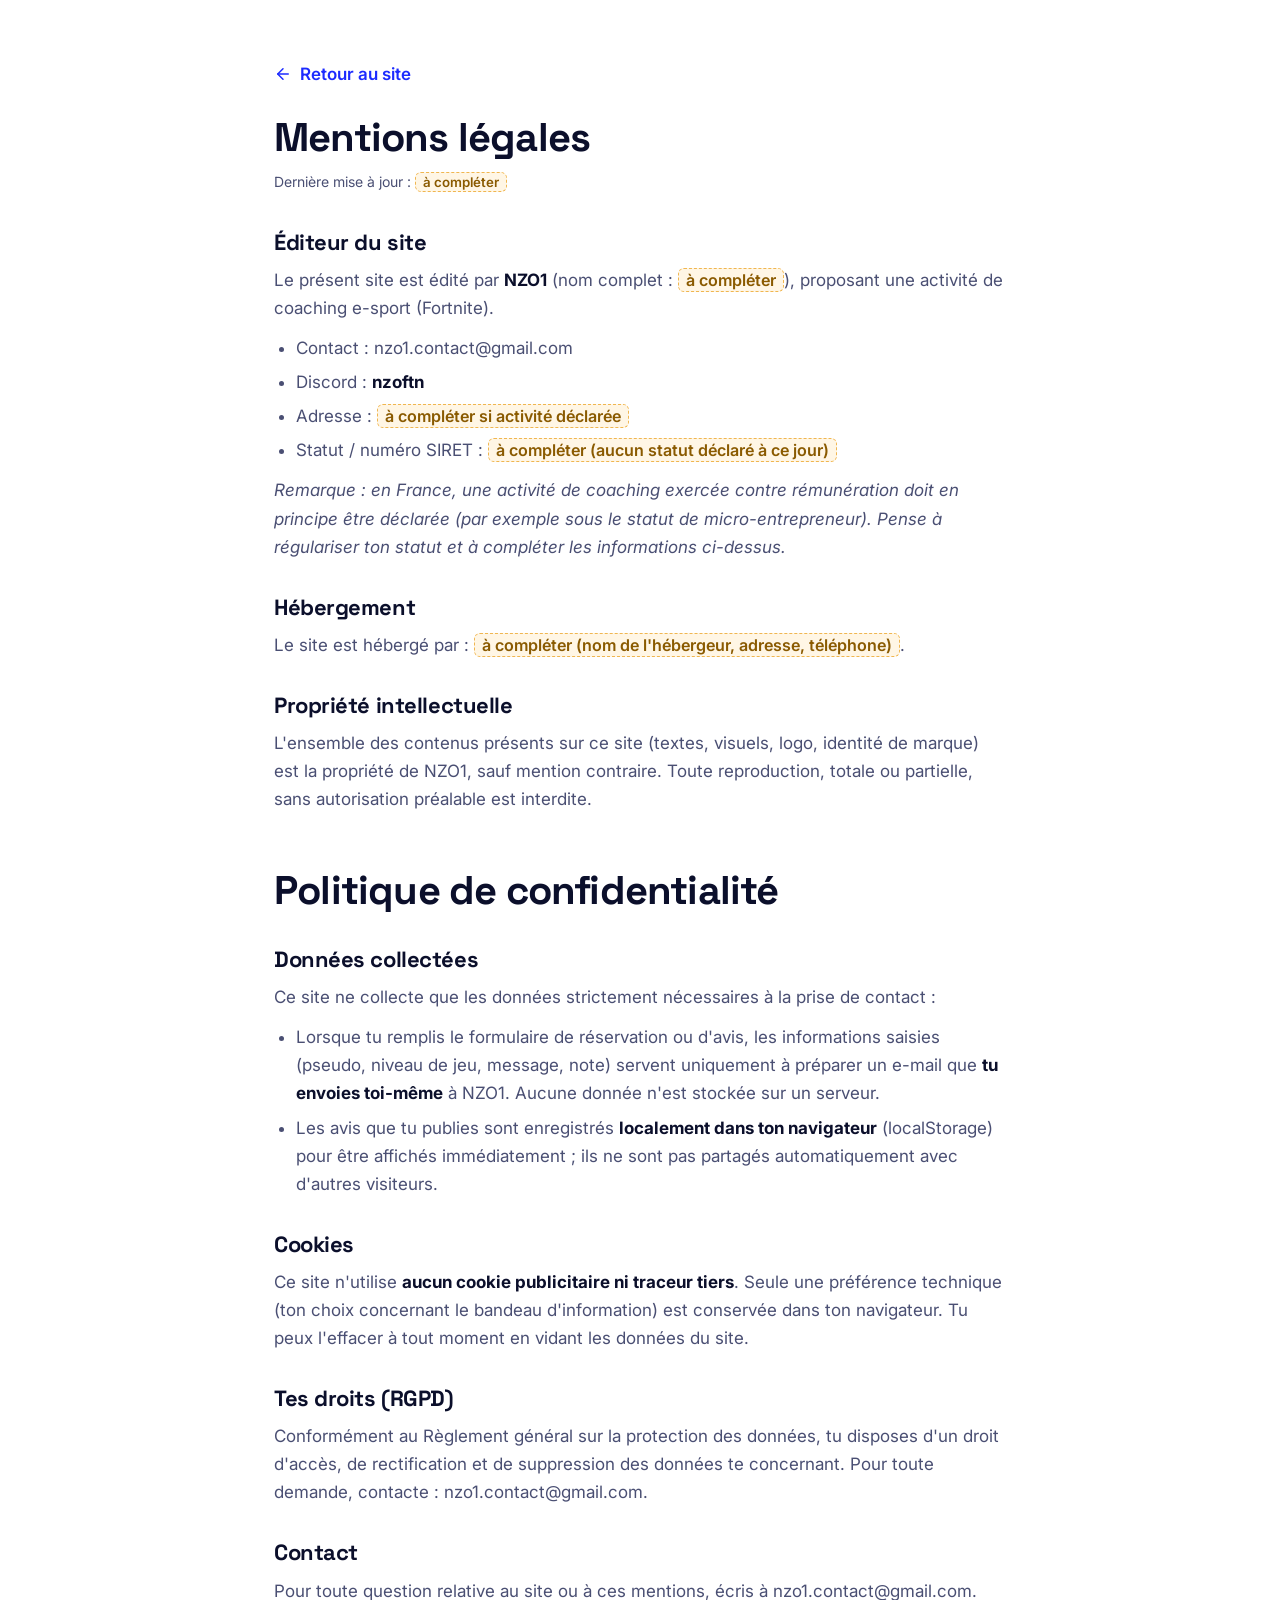
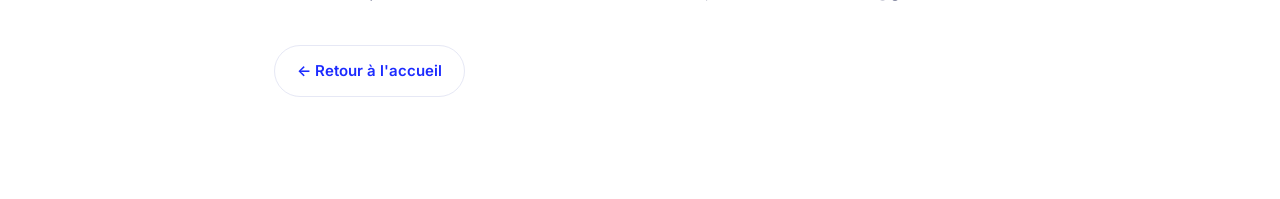
==== mentions-legales.html @ d6f1cab0 "Site NZO1 Coaching - landing page (analyse du jeu & performance) Page unique : hero, approche (2 pil" ====
<!DOCTYPE html>
<html lang="fr">
<head>
  <meta charset="UTF-8" />
  <meta name="viewport" content="width=device-width, initial-scale=1.0" />
  <title>Mentions légales & confidentialité — NZO1 Coaching</title>
  <meta name="description" content="Mentions légales et politique de confidentialité du site NZO1 Coaching." />
  <link rel="preconnect" href="https://fonts.googleapis.com" />
  <link rel="preconnect" href="https://fonts.gstatic.com" crossorigin />
  <link href="https://fonts.googleapis.com/css2?family=Inter:wght@400;500;600;700&family=Space+Grotesk:wght@500;600;700&display=swap" rel="stylesheet" />
  <link rel="stylesheet" href="styles.css" />
  <style>
    .legal { max-width: 780px; margin: 0 auto; padding: 60px 24px 90px; }
    .legal a.back { display: inline-flex; align-items: center; gap: 8px; color: var(--blue); font-weight: 600; margin-bottom: 28px; }
    .legal h1 { font-size: clamp(28px, 5vw, 40px); margin-bottom: 10px; }
    .legal .updated { color: var(--ink-soft); font-size: 14px; margin-bottom: 36px; }
    .legal h2 { font-size: 22px; margin: 34px 0 12px; }
    .legal h3 { font-size: 17px; margin: 20px 0 8px; }
    .legal p, .legal li { color: var(--ink-soft); }
    .legal p { margin-bottom: 12px; }
    .legal ul { margin: 0 0 12px 22px; }
    .legal li { margin-bottom: 6px; }
    .legal strong { color: var(--ink); }
    .legal .ph { background: #FFF6E5; border: 1px dashed #F0B650; color: #8A5A00;
      padding: 1px 7px; border-radius: 6px; font-weight: 600; font-size: .95em; }
  </style>
</head>
<body>
  <div class="legal">
    <a href="index.html" class="back">
      <svg viewBox="0 0 24 24" width="18" height="18" fill="none" stroke="currentColor" stroke-width="2" stroke-linecap="round" stroke-linejoin="round"><line x1="19" y1="12" x2="5" y2="12"/><polyline points="12 19 5 12 12 5"/></svg>
      Retour au site
    </a>

    <h1>Mentions légales</h1>
    <p class="updated">Dernière mise à jour&nbsp;: <span class="ph">à compléter</span></p>

    <h2>Éditeur du site</h2>
    <p>
      Le présent site est édité par <strong>NZO1</strong> (nom complet&nbsp;:
      <span class="ph">à compléter</span>), proposant une activité de coaching e-sport (Fortnite).
    </p>
    <ul>
      <li>Contact&nbsp;: <a href="mailto:nzo1.contact@gmail.com">nzo1.contact@gmail.com</a></li>
      <li>Discord&nbsp;: <strong>nzoftn</strong></li>
      <li>Adresse&nbsp;: <span class="ph">à compléter si activité déclarée</span></li>
      <li>Statut / numéro SIRET&nbsp;: <span class="ph">à compléter (aucun statut déclaré à ce jour)</span></li>
    </ul>
    <p>
      <em>Remarque&nbsp;: en France, une activité de coaching exercée contre rémunération doit en
      principe être déclarée (par exemple sous le statut de micro-entrepreneur). Pense à régulariser
      ton statut et à compléter les informations ci-dessus.</em>
    </p>

    <h2>Hébergement</h2>
    <p>
      Le site est hébergé par&nbsp;: <span class="ph">à compléter (nom de l'hébergeur, adresse, téléphone)</span>.
    </p>

    <h2>Propriété intellectuelle</h2>
    <p>
      L'ensemble des contenus présents sur ce site (textes, visuels, logo, identité de marque)
      est la propriété de NZO1, sauf mention contraire. Toute reproduction, totale ou partielle,
      sans autorisation préalable est interdite.
    </p>

    <h1 id="confidentialite" style="margin-top:56px;">Politique de confidentialité</h1>

    <h2>Données collectées</h2>
    <p>Ce site ne collecte que les données strictement nécessaires à la prise de contact&nbsp;:</p>
    <ul>
      <li>Lorsque tu remplis le formulaire de réservation ou d'avis, les informations saisies
        (pseudo, niveau de jeu, message, note) servent uniquement à préparer un e-mail que
        <strong>tu envoies toi-même</strong> à NZO1. Aucune donnée n'est stockée sur un serveur.</li>
      <li>Les avis que tu publies sont enregistrés <strong>localement dans ton navigateur</strong>
        (localStorage) pour être affichés immédiatement&nbsp;; ils ne sont pas partagés
        automatiquement avec d'autres visiteurs.</li>
    </ul>

    <h2>Cookies</h2>
    <p>
      Ce site n'utilise <strong>aucun cookie publicitaire ni traceur tiers</strong>. Seule une
      préférence technique (ton choix concernant le bandeau d'information) est conservée dans
      ton navigateur. Tu peux l'effacer à tout moment en vidant les données du site.
    </p>

    <h2>Tes droits (RGPD)</h2>
    <p>
      Conformément au Règlement général sur la protection des données, tu disposes d'un droit
      d'accès, de rectification et de suppression des données te concernant. Pour toute demande,
      contacte&nbsp;: <a href="mailto:nzo1.contact@gmail.com">nzo1.contact@gmail.com</a>.
    </p>

    <h2>Contact</h2>
    <p>
      Pour toute question relative au site ou à ces mentions, écris à
      <a href="mailto:nzo1.contact@gmail.com">nzo1.contact@gmail.com</a>.
    </p>

    <p style="margin-top:40px;">
      <a href="index.html" class="btn btn--ghost">← Retour à l'accueil</a>
    </p>
  </div>
</body>
</html>
---- styles.css ----
/* =========================================================
   NZO1 COACHING — styles
   Palette : bleu #1C2BFF · blanc #FFFFFF · ambiance épurée
   ========================================================= */

:root {
  --blue: #1C2BFF;
  --blue-dark: #1421C7;
  --blue-soft: #EEF0FF;
  --blue-tint: #F6F7FF;
  --white: #FFFFFF;
  --ink: #0B0F2B;        /* texte principal */
  --ink-soft: #4A4F73;   /* texte secondaire */
  --line: #E6E8F5;       /* bordures */
  --radius: 18px;
  --radius-sm: 12px;
  --shadow-sm: 0 1px 2px rgba(11, 15, 43, .05), 0 4px 14px rgba(11, 15, 43, .04);
  --shadow-md: 0 10px 30px rgba(28, 43, 255, .10);
  --shadow-blue: 0 18px 50px rgba(28, 43, 255, .22);
  --maxw: 1140px;
  --ease: cubic-bezier(.22, .61, .36, 1);
}

* { box-sizing: border-box; margin: 0; padding: 0; }

html { scroll-behavior: smooth; -webkit-text-size-adjust: 100%; }

body {
  font-family: 'Inter', system-ui, -apple-system, sans-serif;
  color: var(--ink);
  background: var(--white);
  line-height: 1.65;
  font-size: 17px;
  -webkit-font-smoothing: antialiased;
  overflow-x: hidden;
}

h1, h2, h3, h4, .brand__text { font-family: 'Space Grotesk', 'Inter', sans-serif; line-height: 1.1; letter-spacing: -.02em; }

a { color: inherit; text-decoration: none; }

img { max-width: 100%; display: block; }

.container { width: 100%; max-width: var(--maxw); margin: 0 auto; padding: 0 24px; }

.accent { color: var(--blue); }

/* ---------- Boutons ---------- */
.btn {
  display: inline-flex; align-items: center; justify-content: center; gap: 8px;
  background: var(--blue); color: var(--white);
  font-weight: 600; font-size: 15px; font-family: inherit;
  padding: 13px 22px; border-radius: 999px; border: 1.5px solid var(--blue);
  cursor: pointer; transition: background .2s var(--ease), transform .2s var(--ease), box-shadow .2s var(--ease);
  box-shadow: var(--shadow-sm);
}
.btn:hover { background: var(--blue-dark); border-color: var(--blue-dark); box-shadow: var(--shadow-md); }
.btn:active { transform: translateY(1px); }
.btn:focus-visible { outline: 3px solid rgba(28,43,255,.35); outline-offset: 2px; }

.btn--ghost { background: var(--white); color: var(--blue); border-color: var(--line); box-shadow: none; }
.btn--ghost:hover { background: var(--blue-soft); border-color: var(--blue); color: var(--blue); box-shadow: none; }
.btn--lg { padding: 16px 28px; font-size: 16px; }
.btn--small { padding: 9px 16px; font-size: 14px; }
.btn--block { width: 100%; }

/* ---------- Marque ---------- */
.brand { display: inline-flex; align-items: center; gap: 10px; font-weight: 700; }
.brand__mark {
  display: grid; place-items: center; width: 34px; height: 34px;
  background: var(--blue); color: var(--white);
  border-radius: 10px; font-family: 'Space Grotesk', sans-serif; font-weight: 700; font-size: 19px;
}
.brand__text { font-size: 20px; font-weight: 700; }

/* ---------- Eyebrow / titres ---------- */
.eyebrow {
  text-transform: uppercase; letter-spacing: .14em; font-size: 12.5px;
  font-weight: 600; color: var(--blue); margin-bottom: 16px;
}
.eyebrow--center { text-align: center; }
.section-title { font-size: clamp(26px, 4vw, 40px); font-weight: 700; }
.section-head { text-align: center; max-width: 680px; margin: 0 auto 52px; }
.section-sub { color: var(--ink-soft); margin-top: 16px; font-size: 17px; }

/* badges placeholders « À MODIFIER » */
.ph-note {
  display: inline-block; margin-top: 16px;
  background: #FFF6E5; color: #8A5A00; border: 1px dashed #F0B650;
  font-size: 12.5px; font-weight: 600; padding: 5px 12px; border-radius: 999px;
}
.ph-inline { color: #B07400; }
.ph-tag { font-size: 11px; color: #B07400; background: #FFF6E5; border: 1px dashed #F0B650;
  padding: 1px 7px; border-radius: 999px; font-weight: 600; }

/* =========================================================
   NAV
   ========================================================= */
.nav {
  position: sticky; top: 0; z-index: 50;
  background: rgba(255,255,255,.82); backdrop-filter: saturate(180%) blur(14px);
  border-bottom: 1px solid var(--line);
}
.nav__inner { display: flex; align-items: center; justify-content: space-between;
  max-width: var(--maxw); margin: 0 auto; padding: 14px 24px; }
.nav__links { display: flex; align-items: center; gap: 30px; }
.nav__links a { font-weight: 500; font-size: 15px; color: var(--ink-soft); transition: color .2s; }
.nav__links a:hover { color: var(--blue); }
.nav__links .btn { color: var(--white); }
.nav__links .btn:hover { color: var(--white); }

.nav__burger { display: none; flex-direction: column; gap: 5px; background: none; border: 0;
  padding: 8px; cursor: pointer; }
.nav__burger span { width: 24px; height: 2px; background: var(--ink); border-radius: 2px;
  transition: transform .25s, opacity .25s; }
.nav__burger[aria-expanded="true"] span:nth-child(1) { transform: translateY(7px) rotate(45deg); }
.nav__burger[aria-expanded="true"] span:nth-child(2) { opacity: 0; }
.nav__burger[aria-expanded="true"] span:nth-child(3) { transform: translateY(-7px) rotate(-45deg); }

.nav__mobile { display: none; flex-direction: column; gap: 6px; padding: 12px 24px 20px;
  border-top: 1px solid var(--line); background: var(--white); }
.nav__mobile a { padding: 12px 6px; font-weight: 500; color: var(--ink); border-radius: 10px; }
.nav__mobile a.btn { color: var(--white); justify-content: center; margin-top: 6px; }

/* =========================================================
   HERO
   ========================================================= */
.hero { position: relative; padding: clamp(56px, 9vw, 110px) 0 clamp(60px, 8vw, 90px); overflow: hidden; }
.hero__bg {
  position: absolute; inset: 0; z-index: -1;
  background:
    radial-gradient(60% 60% at 80% 0%, rgba(28,43,255,.10), transparent 60%),
    radial-gradient(50% 50% at 0% 100%, rgba(28,43,255,.06), transparent 60%),
    linear-gradient(180deg, var(--blue-tint), var(--white) 70%);
}
.hero__inner { display: grid; grid-template-columns: 1.05fr .95fr; gap: 56px; align-items: center; }
.hero__title { font-size: clamp(40px, 7vw, 68px); font-weight: 700; }
.hero__lead { color: var(--ink-soft); font-size: clamp(17px, 2.2vw, 20px); margin: 22px 0 30px; max-width: 30ch; }
.hero__cta { display: flex; flex-wrap: wrap; gap: 14px; }

.hero__stats { display: flex; gap: 30px; list-style: none; margin-top: 42px; flex-wrap: wrap; }
.hero__stats li { display: flex; flex-direction: column; }
.hero__stats strong { font-family: 'Space Grotesk', sans-serif; font-size: 24px; color: var(--ink); }
.hero__stats span { font-size: 13.5px; color: var(--ink-soft); }

/* photo */
.hero__media { position: relative; }
.hero-photo {
  position: relative; aspect-ratio: 4 / 5; border-radius: 26px; overflow: hidden;
  background: linear-gradient(160deg, var(--blue) 0%, #4654ff 60%, #7d86ff 100%);
  box-shadow: var(--shadow-blue);
}
.hero-photo img { width: 100%; height: 100%; object-fit: cover; }
.hero-photo .ph-badge { display: none; }
.hero-photo.is-empty { display: grid; place-items: center; }
.hero-photo.is-empty::before {
  content: ""; position: absolute; inset: 0;
  background:
    radial-gradient(40% 30% at 50% 30%, rgba(255,255,255,.25), transparent 70%),
    repeating-linear-gradient(45deg, rgba(255,255,255,.06) 0 14px, transparent 14px 28px);
}
.hero-photo.is-empty .ph-badge {
  display: block; position: relative; z-index: 1;
  background: rgba(255,255,255,.92); color: #5A3B00; font-size: 13px; font-weight: 600;
  padding: 10px 16px; border-radius: 12px; max-width: 80%; text-align: center; line-height: 1.4;
}
.hero-photo.is-empty .ph-badge code { background: #FFF1CF; padding: 1px 5px; border-radius: 5px; }

.hero-card {
  position: absolute; display: inline-flex; align-items: center; gap: 7px;
  background: var(--white); border: 1px solid var(--line); box-shadow: var(--shadow-md);
  padding: 9px 14px; border-radius: 14px; font-size: 14px; font-weight: 600; color: var(--ink);
}
.hero-card .dot { width: 9px; height: 9px; border-radius: 50%; background: var(--blue); }
.hero-card--game { top: 22px; left: -14px; }
.hero-card--visio { bottom: 26px; right: -10px; color: var(--blue); }
.hero-card--visio svg { color: var(--blue); }

/* =========================================================
   À PROPOS
   ========================================================= */
.about { padding: clamp(48px, 7vw, 84px) 0; }
.about__inner { max-width: 760px; margin: 0 auto; text-align: center; }
.about__text { color: var(--ink-soft); font-size: clamp(18px, 2.3vw, 21px); line-height: 1.7; margin-top: 22px; }
.about__text strong { color: var(--ink); }

/* =========================================================
   APPROCHE / PILIERS
   ========================================================= */
.approche { padding: clamp(48px, 7vw, 90px) 0; background: var(--blue-tint); }
.pillars { display: grid; grid-template-columns: 1fr 1fr; gap: 26px; }
.pillar {
  background: var(--white); border: 1px solid var(--line); border-radius: var(--radius);
  padding: 34px 32px; box-shadow: var(--shadow-sm);
  transition: transform .25s var(--ease), box-shadow .25s var(--ease), border-color .25s;
}
.pillar:hover { transform: translateY(-4px); box-shadow: var(--shadow-md); border-color: #CFD3FF; }
.pillar__icon {
  display: grid; place-items: center; width: 54px; height: 54px;
  background: var(--blue-soft); color: var(--blue); border-radius: 14px; margin-bottom: 20px;
}
.pillar h3 { font-size: 22px; margin-bottom: 12px; }
.pillar p { color: var(--ink-soft); margin-bottom: 18px; }

.ticks { list-style: none; display: flex; flex-direction: column; gap: 10px; }
.ticks li { position: relative; padding-left: 28px; font-size: 15.5px; color: var(--ink); }
.ticks li::before {
  content: ""; position: absolute; left: 0; top: 3px; width: 18px; height: 18px;
  border-radius: 50%; background: var(--blue-soft);
  background-image: url("data:image/svg+xml,%3Csvg xmlns='http://www.w3.org/2000/svg' width='12' height='12' viewBox='0 0 24 24' fill='none' stroke='%231C2BFF' stroke-width='3' stroke-linecap='round' stroke-linejoin='round'%3E%3Cpolyline points='20 6 9 17 4 12'/%3E%3C/svg%3E");
  background-repeat: no-repeat; background-position: center;
}

.forwho { display: grid; grid-template-columns: 1.4fr 1fr; gap: 24px; margin-top: 28px; }
.forwho__main, .forwho__diff {
  background: var(--white); border: 1px solid var(--line); border-radius: var(--radius); padding: 30px 32px;
}
.forwho__main h3 { font-size: 20px; margin-bottom: 12px; }
.forwho__main p { color: var(--ink-soft); }
.forwho__main strong { color: var(--ink); }
.forwho__diff { background: var(--blue); color: var(--white); border-color: var(--blue); box-shadow: var(--shadow-blue); }
.forwho__diff-label { text-transform: uppercase; letter-spacing: .12em; font-size: 12px; font-weight: 600; opacity: .85; margin-bottom: 10px; }
.forwho__diff p:not(.forwho__diff-label) { font-size: 18px; line-height: 1.5; }
.forwho__diff strong { color: var(--white); border-bottom: 2px solid rgba(255,255,255,.5); }

/* =========================================================
   TARIFS
   ========================================================= */
.tarifs { padding: clamp(48px, 7vw, 90px) 0; }
.plans { display: grid; grid-template-columns: repeat(3, 1fr); gap: 24px; align-items: stretch; }
.plan {
  display: flex; flex-direction: column;
  background: var(--white); border: 1px solid var(--line); border-radius: var(--radius);
  padding: 32px 30px; box-shadow: var(--shadow-sm);
  transition: transform .25s var(--ease), box-shadow .25s var(--ease);
}
.plan:hover { transform: translateY(-4px); box-shadow: var(--shadow-md); }
.plan--featured { border-color: var(--blue); box-shadow: var(--shadow-blue); position: relative; }
.plan__badge {
  position: absolute; top: -13px; left: 50%; transform: translateX(-50%);
  background: var(--blue); color: var(--white); font-size: 12px; font-weight: 600;
  padding: 5px 14px; border-radius: 999px; letter-spacing: .02em; white-space: nowrap;
}
.plan__name { font-size: 20px; margin-bottom: 8px; }
.plan__price { font-family: 'Space Grotesk', sans-serif; font-size: 38px; font-weight: 700; color: var(--ink); margin-bottom: 4px; }
.plan__price small { font-size: 15px; font-weight: 500; color: var(--ink-soft); font-family: 'Inter'; }
.plan__tag { color: var(--ink-soft); font-size: 15px; margin-bottom: 22px; min-height: 44px; }
.plan .ticks { margin-bottom: 26px; }
.plan .btn { margin-top: auto; }

.free-band {
  display: flex; align-items: center; justify-content: space-between; gap: 24px; flex-wrap: wrap;
  margin-top: 36px; background: var(--blue-soft); border: 1px solid #CFD3FF;
  border-radius: var(--radius); padding: 28px 34px;
}
.free-band__label { text-transform: uppercase; letter-spacing: .12em; font-size: 12px; font-weight: 600; color: var(--blue); }
.free-band__title { font-size: 26px; margin: 4px 0 6px; }
.free-band__text { color: var(--ink-soft); }

/* =========================================================
   BOOKING / PLANNING
   ========================================================= */
.booking { padding: clamp(48px, 7vw, 90px) 0; background: var(--blue-tint); }
.booking__grid {
  display: grid; grid-template-columns: .9fr 1.1fr 1.1fr; gap: 22px;
  background: var(--white); border: 1px solid var(--line); border-radius: 22px;
  padding: 28px; box-shadow: var(--shadow-md);
}
.booking__step { font-weight: 600; font-size: 14px; color: var(--ink); margin-bottom: 16px; }
.booking__col { border-right: 1px solid var(--line); padding-right: 22px; min-width: 0; }
.booking__col:last-child { border-right: 0; padding-right: 0; }

.days { display: flex; flex-direction: column; gap: 8px; max-height: 360px; overflow-y: auto; padding-right: 4px; }
.day {
  display: flex; align-items: center; justify-content: space-between;
  border: 1px solid var(--line); border-radius: 12px; padding: 12px 14px;
  cursor: pointer; background: var(--white); font-size: 14.5px; transition: border-color .2s, background .2s;
  text-align: left; font-family: inherit; color: var(--ink);
}
.day:hover { border-color: var(--blue); background: var(--blue-soft); }
.day[aria-selected="true"] { border-color: var(--blue); background: var(--blue); color: var(--white); }
.day .day__dow { text-transform: capitalize; font-weight: 600; }
.day .day__date { opacity: .8; font-size: 13px; }

.slots { display: grid; grid-template-columns: repeat(auto-fill, minmax(78px, 1fr)); gap: 8px; align-content: start; max-height: 360px; overflow-y: auto; }
.slots__hint { grid-column: 1 / -1; color: var(--ink-soft); font-size: 14px; }
.slot {
  border: 1px solid var(--line); border-radius: 10px; padding: 10px 6px; text-align: center;
  cursor: pointer; background: var(--white); font-size: 14px; font-weight: 500; color: var(--ink);
  font-family: inherit; transition: border-color .2s, background .2s, color .2s;
}
.slot:hover { border-color: var(--blue); background: var(--blue-soft); }
.slot[aria-selected="true"] { border-color: var(--blue); background: var(--blue); color: var(--white); }

.booking__form { display: flex; flex-direction: column; gap: 6px; }
.booking__form label { font-size: 13px; font-weight: 600; color: var(--ink); margin-top: 8px; }
.booking__form input, .booking__form select, .booking__form textarea,
.leave-review__form input, .leave-review__form select, .leave-review__form textarea {
  font-family: inherit; font-size: 15px; color: var(--ink);
  border: 1px solid var(--line); border-radius: 10px; padding: 11px 13px; background: var(--white);
  transition: border-color .2s, box-shadow .2s; width: 100%;
}
.booking__form input:focus, .booking__form select:focus, .booking__form textarea:focus,
.leave-review__form input:focus, .leave-review__form select:focus, .leave-review__form textarea:focus {
  outline: none; border-color: var(--blue); box-shadow: 0 0 0 3px rgba(28,43,255,.14);
}
.booking__form textarea, .leave-review__form textarea { resize: vertical; }
.selected-slot {
  background: var(--blue-soft); border: 1px dashed #BCC1FF; color: var(--blue);
  border-radius: 10px; padding: 10px 13px; font-size: 14px; font-weight: 600; margin-bottom: 6px;
}
.selected-slot.is-set { background: var(--blue); color: var(--white); border-style: solid; border-color: var(--blue); }
.booking__form .btn { margin-top: 14px; }
.booking__alt { font-size: 13.5px; color: var(--ink-soft); margin-top: 12px; text-align: center; }
.linklike { background: none; border: 0; color: var(--blue); font-weight: 600; cursor: pointer; font-family: inherit; font-size: inherit; text-decoration: underline; }
.booking__legal { text-align: center; color: var(--ink-soft); font-size: 13.5px; margin-top: 20px; }

/* =========================================================
   AVIS
   ========================================================= */
.reviews { padding: clamp(48px, 7vw, 90px) 0; }
.reviews__grid { display: grid; grid-template-columns: repeat(3, 1fr); gap: 22px; }
.review {
  background: var(--white); border: 1px solid var(--line); border-radius: var(--radius);
  padding: 28px 26px; box-shadow: var(--shadow-sm); display: flex; flex-direction: column; gap: 14px;
}
.review.is-new { border-color: var(--blue); box-shadow: var(--shadow-md); }
.stars { color: #F5A623; font-size: 16px; letter-spacing: 2px; }
.review blockquote { font-size: 16px; color: var(--ink); line-height: 1.6; }
.review figcaption { color: var(--ink-soft); font-size: 14px; display: flex; align-items: center; gap: 8px; }

.leave-review {
  margin-top: 40px; background: var(--blue-tint); border: 1px solid var(--line);
  border-radius: var(--radius); padding: 32px; max-width: 720px; margin-left: auto; margin-right: auto;
}
.leave-review h3 { font-size: 22px; margin-bottom: 6px; }
.leave-review__intro { color: var(--ink-soft); font-size: 15px; margin-bottom: 18px; }
.leave-review__form { display: flex; flex-direction: column; gap: 6px; }
.leave-review__form label { font-size: 13px; font-weight: 600; margin-top: 6px; }
.lr-row { display: grid; grid-template-columns: 2fr 1fr; gap: 14px; }
.leave-review__form .btn { margin-top: 14px; align-self: flex-start; }
.leave-review__note { font-size: 14px; font-weight: 600; color: var(--blue); margin-top: 6px; }

/* =========================================================
   CTA FINAL
   ========================================================= */
.finalcta { padding: clamp(56px, 8vw, 100px) 0; }
.finalcta__inner {
  text-align: center; background: var(--blue); color: var(--white);
  border-radius: 28px; padding: clamp(40px, 6vw, 70px) 28px; box-shadow: var(--shadow-blue);
}
.finalcta h2 { font-size: clamp(26px, 4vw, 40px); margin-bottom: 14px; }
.finalcta p { color: rgba(255,255,255,.86); max-width: 50ch; margin: 0 auto 30px; font-size: 18px; }
.finalcta__btns { display: flex; gap: 14px; justify-content: center; flex-wrap: wrap; }
.finalcta .btn { background: var(--white); color: var(--blue); border-color: var(--white); }
.finalcta .btn:hover { background: var(--blue-soft); border-color: var(--blue-soft); }
.finalcta .btn--ghost { background: transparent; color: var(--white); border-color: rgba(255,255,255,.5); }
.finalcta .btn--ghost:hover { background: rgba(255,255,255,.12); border-color: var(--white); color: var(--white); }

/* =========================================================
   FOOTER
   ========================================================= */
.footer { background: var(--ink); color: #C7CAE6; padding: 56px 0 26px; }
.footer__inner { display: grid; grid-template-columns: 1.4fr 1fr 1fr; gap: 36px; }
.footer__brand .brand__mark { display: inline-grid; }
.footer__brand .brand__text { color: var(--white); margin-left: 8px; }
.footer__brand p { margin-top: 14px; font-size: 14.5px; max-width: 32ch; }
.footer h4 { color: var(--white); font-size: 14px; text-transform: uppercase; letter-spacing: .1em; margin-bottom: 16px; font-family: 'Inter'; }
.footer__contact { display: flex; flex-direction: column; gap: 8px; font-size: 15px; }
.footer__contact a:hover { color: var(--white); }
.socials { display: flex; gap: 12px; flex-wrap: wrap; }
.socials a {
  display: grid; place-items: center; width: 42px; height: 42px; border-radius: 12px;
  background: rgba(255,255,255,.08); color: #C7CAE6; transition: background .2s, color .2s, transform .2s;
}
.socials a:hover { background: var(--blue); color: var(--white); transform: translateY(-2px); }

.footer__bottom {
  max-width: var(--maxw); margin: 40px auto 0; padding: 22px 24px 0;
  border-top: 1px solid rgba(255,255,255,.1);
  display: flex; align-items: center; justify-content: space-between; gap: 14px; flex-wrap: wrap;
  font-size: 13.5px;
}
.footer__legal { display: flex; gap: 20px; }
.footer__legal a:hover, .footer__credit a:hover { color: var(--white); }
.footer__credit a { color: #9FA4D4; text-decoration: underline; }

/* =========================================================
   COOKIE
   ========================================================= */
.cookie {
  position: fixed; left: 16px; right: 16px; bottom: 16px; z-index: 60;
  max-width: 720px; margin: 0 auto;
  background: var(--white); border: 1px solid var(--line); border-radius: 16px;
  box-shadow: 0 20px 50px rgba(11,15,43,.18);
  padding: 18px 22px; display: flex; align-items: center; gap: 18px; flex-wrap: wrap;
}
.cookie[hidden] { display: none; }
.cookie p { font-size: 14px; color: var(--ink-soft); flex: 1; min-width: 220px; }
.cookie a { color: var(--blue); text-decoration: underline; }
.cookie__btns { display: flex; gap: 10px; }

/* =========================================================
   REVEAL (animation au scroll)
   ========================================================= */
.reveal { opacity: 0; transform: translateY(22px); transition: opacity .6s var(--ease), transform .6s var(--ease); }
.reveal.in { opacity: 1; transform: none; }

/* =========================================================
   RESPONSIVE
   ========================================================= */
@media (max-width: 980px) {
  .hero__inner { grid-template-columns: 1fr; gap: 40px; }
  .hero__media { max-width: 420px; margin: 0 auto; width: 100%; }
  .forwho { grid-template-columns: 1fr; }
  .footer__inner { grid-template-columns: 1fr 1fr; }
}

@media (max-width: 820px) {
  .nav__links { display: none; }
  .nav__burger { display: flex; }
  .nav__mobile { display: none; }
  .nav__mobile.open { display: flex; }

  .pillars { grid-template-columns: 1fr; }
  .plans { grid-template-columns: 1fr; max-width: 460px; margin: 0 auto; }
  .plan--featured { order: -1; }

  .booking__grid { grid-template-columns: 1fr; }
  .booking__col { border-right: 0; padding-right: 0; border-bottom: 1px solid var(--line); padding-bottom: 22px; }
  .booking__col:last-child { border-bottom: 0; padding-bottom: 0; }
  .days { flex-direction: row; overflow-x: auto; max-height: none; width: 100%; -webkit-overflow-scrolling: touch; }
  .day { min-width: 120px; flex: 0 0 auto; flex-direction: column; align-items: flex-start; gap: 2px; }

  .reviews__grid { grid-template-columns: 1fr; max-width: 480px; margin: 0 auto; }
}

@media (max-width: 560px) {
  body { font-size: 16px; }
  .container { padding: 0 18px; }
  .free-band { flex-direction: column; align-items: flex-start; text-align: left; }
  .free-band .btn { width: 100%; }
  .footer__inner { grid-template-columns: 1fr; }
  .footer__bottom { flex-direction: column; align-items: flex-start; }
  .lr-row { grid-template-columns: 1fr; }
  .finalcta__btns .btn { width: 100%; }
}

/* =========================================================
   ACCESSIBILITÉ : mouvement réduit
   ========================================================= */
@media (prefers-reduced-motion: reduce) {
  html { scroll-behavior: auto; }
  .reveal { opacity: 1; transform: none; transition: none; }
  * { animation-duration: .001ms !important; transition-duration: .001ms !important; }
}
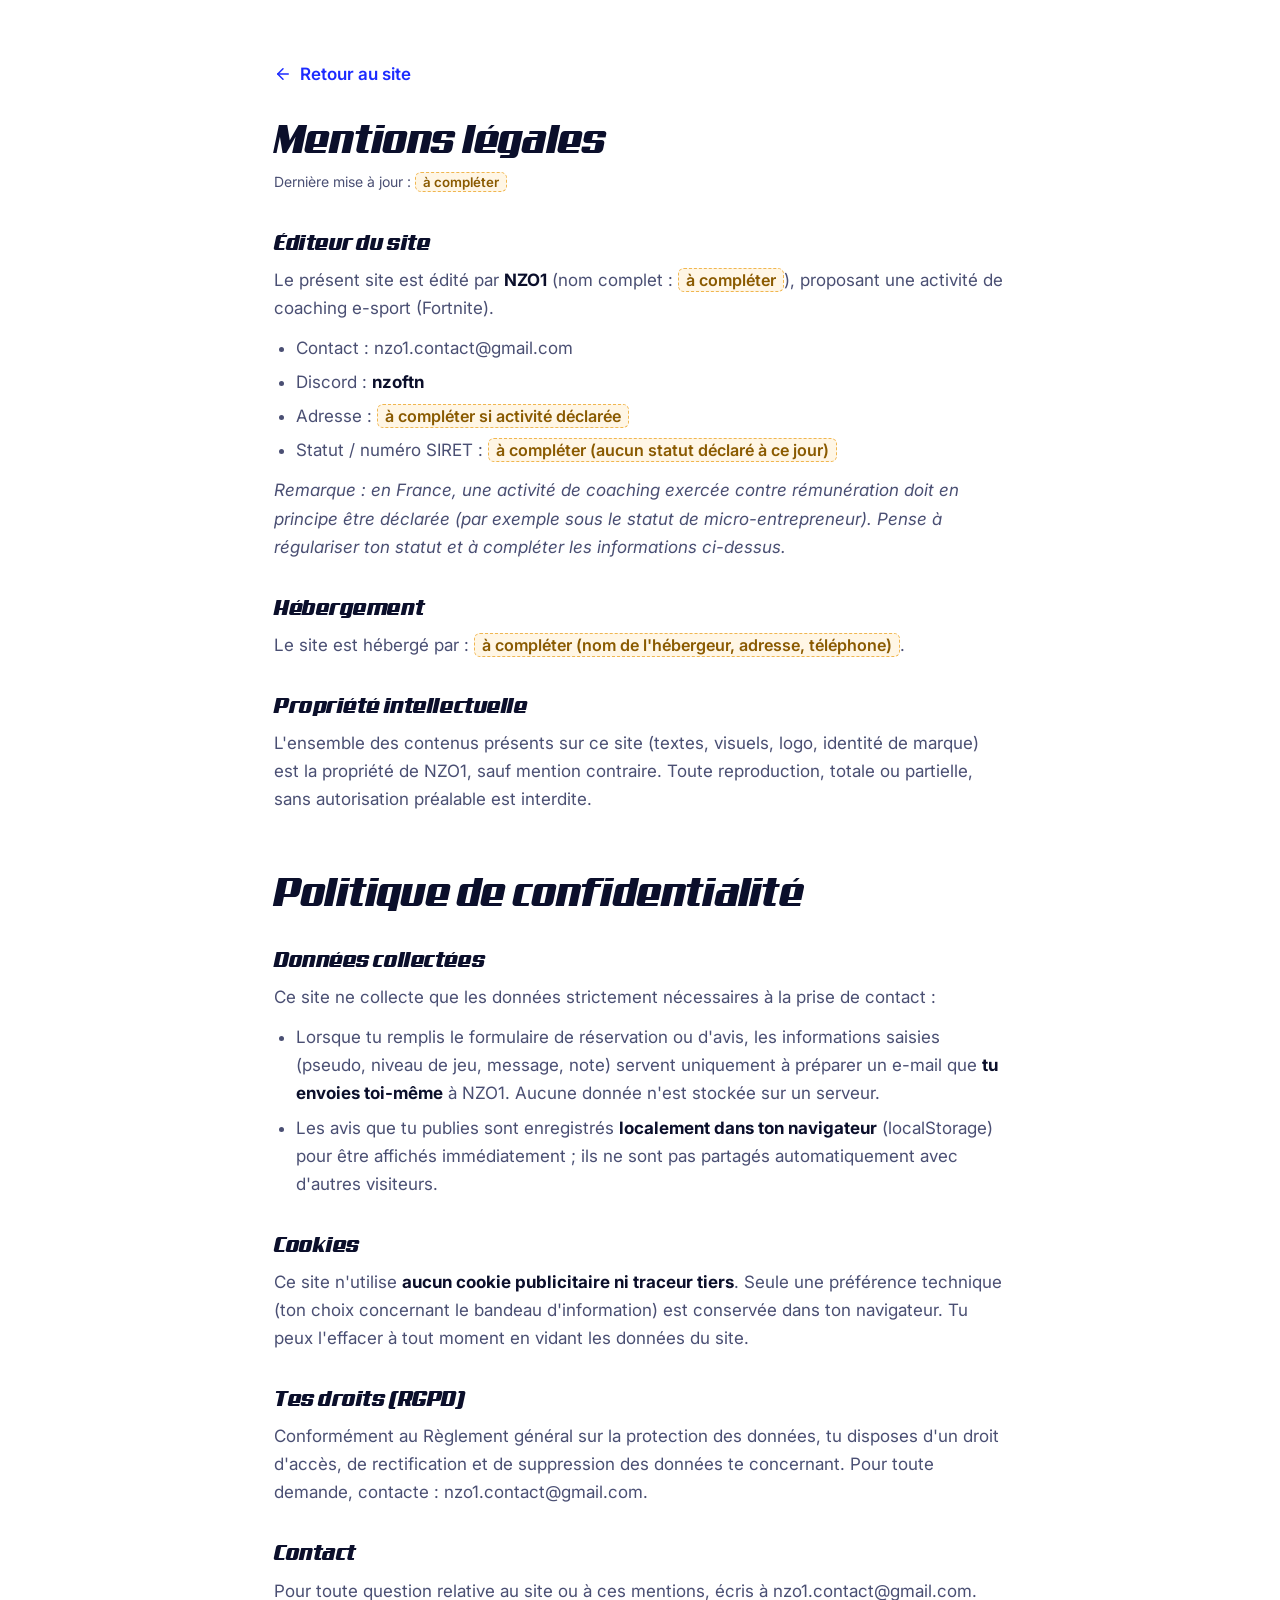
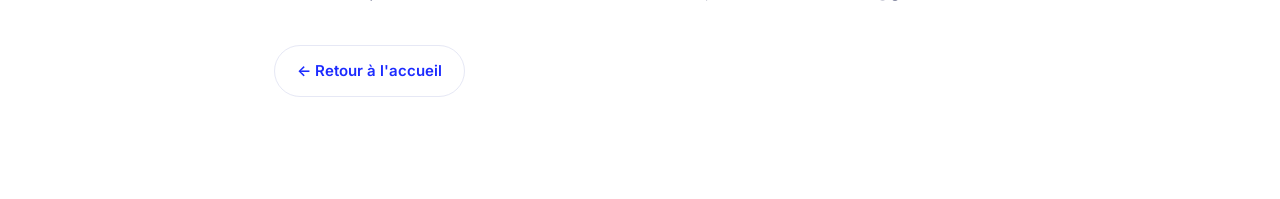
==== commit a75c1fda: "Logo "Coach" plus lisible + anti-cache + pill anti-retour-a-la-ligne - brand__pre "Coach" agrandi et" ====
--- a/mentions-legales.html
+++ b/mentions-legales.html
@@ -8,7 +8,7 @@
   <link rel="preconnect" href="https://fonts.googleapis.com" />
   <link rel="preconnect" href="https://fonts.gstatic.com" crossorigin />
   <link href="https://fonts.googleapis.com/css2?family=Inter:wght@400;500;600;700&family=Space+Grotesk:wght@500;600;700&display=swap" rel="stylesheet" />
-  <link rel="stylesheet" href="styles.css" />
+  <link rel="stylesheet" href="styles.css?v=7" />
   <style>
     .legal { max-width: 780px; margin: 0 auto; padding: 60px 24px 90px; }
     .legal a.back { display: inline-flex; align-items: center; gap: 8px; color: var(--blue); font-weight: 600; margin-bottom: 28px; }
--- a/styles.css
+++ b/styles.css
@@ -19,6 +19,18 @@
   --shadow-blue: 0 18px 50px rgba(28, 43, 255, .22);
   --maxw: 1140px;
   --ease: cubic-bezier(.22, .61, .36, 1);
+  /* Police des titres : Aero si le fichier est présent, sinon repli élégant.
+     Dépose assets/fonts/Aero.ttf → les titres passent automatiquement en Aero. */
+  --font-title: 'Aero', 'Space Grotesk', 'Inter', sans-serif;
+  --font-num: 'Space Grotesk', 'Inter', sans-serif;
+}
+
+@font-face {
+  font-family: 'Aero';
+  src: url('assets/fonts/Aero.ttf') format('truetype');
+  font-weight: 400 800;
+  font-style: normal;
+  font-display: swap;
 }
 
 * { box-sizing: border-box; margin: 0; padding: 0; }
@@ -35,7 +47,7 @@
   overflow-x: hidden;
 }
 
-h1, h2, h3, h4, .brand__text { font-family: 'Space Grotesk', 'Inter', sans-serif; line-height: 1.1; letter-spacing: -.02em; }
+h1, h2, h3, h4, .brand__text { font-family: var(--font-title); line-height: 1.1; letter-spacing: -.02em; }
 
 a { color: inherit; text-decoration: none; }
 
@@ -65,7 +77,12 @@
 .btn--block { width: 100%; }
 
 /* ---------- Marque ---------- */
-.brand { display: inline-flex; align-items: center; gap: 10px; font-weight: 700; }
+.brand { font-family: var(--font-title); font-weight: 700; font-size: 26px;
+  letter-spacing: .05em; color: var(--ink); line-height: 1; transition: color .2s var(--ease);
+  display: inline-flex; align-items: baseline; gap: 8px; }
+.brand:hover { color: var(--blue); }
+.brand__pre { font-family: 'Inter', sans-serif; font-weight: 600; font-size: .6em;
+  letter-spacing: .02em; color: var(--blue); }
 .brand__mark {
   display: grid; place-items: center; width: 34px; height: 34px;
   background: var(--blue); color: var(--white);
@@ -98,19 +115,49 @@
    ========================================================= */
 .nav {
   position: sticky; top: 0; z-index: 50;
-  background: rgba(255,255,255,.82); backdrop-filter: saturate(180%) blur(14px);
+  background: rgba(255,255,255,.72); backdrop-filter: saturate(180%) blur(14px);
   border-bottom: 1px solid var(--line);
 }
-.nav__inner { display: flex; align-items: center; justify-content: space-between;
-  max-width: var(--maxw); margin: 0 auto; padding: 14px 24px; }
-.nav__links { display: flex; align-items: center; gap: 30px; }
-.nav__links a { font-weight: 500; font-size: 15px; color: var(--ink-soft); transition: color .2s; }
-.nav__links a:hover { color: var(--blue); }
-.nav__links .btn { color: var(--white); }
-.nav__links .btn:hover { color: var(--white); }
-
-.nav__burger { display: none; flex-direction: column; gap: 5px; background: none; border: 0;
-  padding: 8px; cursor: pointer; }
+.nav__top {
+  position: relative;
+  display: flex; flex-direction: column; align-items: center; gap: 12px;
+  max-width: var(--maxw); margin: 0 auto; padding: 16px 24px;
+  transition: padding .3s var(--ease), gap .3s var(--ease);
+}
+
+/* réseaux en haut */
+.socials--top { display: flex; gap: 8px; }
+.socials--top a {
+  display: grid; place-items: center; width: 34px; height: 34px; border-radius: 10px;
+  color: var(--ink-soft); background: rgba(11,15,43,.045);
+  transition: background .2s, color .2s, transform .2s;
+}
+.socials--top a:hover { background: var(--blue); color: var(--white); transform: translateY(-2px); }
+
+/* pill de navigation — effet de verre ; Réserver centré (colonnes symétriques) */
+.nav__pill {
+  display: grid; grid-template-columns: 1fr auto 1fr; align-items: center; gap: 6px;
+  width: min(600px, 94vw);
+  background: rgba(255,255,255,.55); backdrop-filter: blur(14px) saturate(160%);
+  border: 1px solid rgba(255,255,255,.8); box-shadow: 0 8px 24px rgba(11,15,43,.10);
+  border-radius: 999px; padding: 5px 8px;
+}
+.nav__pill-group { display: flex; align-items: center; gap: 4px; justify-content: space-evenly; }
+.nav__pill a {
+  padding: 9px 16px; border-radius: 999px; font-weight: 500; font-size: 14.5px;
+  color: var(--ink-soft); white-space: nowrap; transition: color .2s, background .2s;
+}
+.nav__pill a:hover { color: var(--blue); background: rgba(28,43,255,.07); }
+.nav__pill-cta { background: var(--blue); color: var(--white) !important; box-shadow: var(--shadow-sm); }
+.nav__pill-cta:hover { background: var(--blue-dark) !important; color: var(--white) !important; }
+
+/* compactage au scroll */
+.nav.scrolled .nav__top { padding-top: 10px; padding-bottom: 10px; gap: 10px; }
+.nav.scrolled .socials--top { display: none; }
+.nav.scrolled .brand { font-size: 20px; }
+
+.nav__burger { display: none; position: absolute; right: 20px; top: 50%; transform: translateY(-50%);
+  flex-direction: column; gap: 5px; background: none; border: 0; padding: 8px; cursor: pointer; }
 .nav__burger span { width: 24px; height: 2px; background: var(--ink); border-radius: 2px;
   transition: transform .25s, opacity .25s; }
 .nav__burger[aria-expanded="true"] span:nth-child(1) { transform: translateY(7px) rotate(45deg); }
@@ -121,17 +168,32 @@
   border-top: 1px solid var(--line); background: var(--white); }
 .nav__mobile a { padding: 12px 6px; font-weight: 500; color: var(--ink); border-radius: 10px; }
 .nav__mobile a.btn { color: var(--white); justify-content: center; margin-top: 6px; }
+.nav__mobile-socials { display: flex; gap: 10px; margin-top: 12px; padding-top: 14px; border-top: 1px solid var(--line); }
+.nav__mobile-socials a { display: grid; place-items: center; width: 42px; height: 42px; padding: 0; border-radius: 10px;
+  color: var(--ink-soft); background: rgba(11,15,43,.045); transition: background .2s, color .2s; }
+.nav__mobile-socials a:hover { background: var(--blue); color: var(--white); }
 
 /* =========================================================
    HERO
    ========================================================= */
 .hero { position: relative; padding: clamp(56px, 9vw, 110px) 0 clamp(60px, 8vw, 90px); overflow: hidden; }
-.hero__bg {
-  position: absolute; inset: 0; z-index: -1;
-  background:
-    radial-gradient(60% 60% at 80% 0%, rgba(28,43,255,.10), transparent 60%),
-    radial-gradient(50% 50% at 0% 100%, rgba(28,43,255,.06), transparent 60%),
-    linear-gradient(180deg, var(--blue-tint), var(--white) 70%);
+.hero__bg { position: absolute; inset: 0; z-index: -1; overflow: hidden; background: var(--white); }
+/* grille à grands carreaux (façon HETECH, adaptée en clair) */
+.hero__bg::before {
+  content: ""; position: absolute; inset: 0;
+  background-image:
+    linear-gradient(to right, rgba(11,15,43,.06) 1px, transparent 1px),
+    linear-gradient(to bottom, rgba(11,15,43,.06) 1px, transparent 1px);
+  background-size: 72px 72px;
+  -webkit-mask-image: radial-gradient(ellipse 92% 78% at 50% 0%, #000 34%, transparent 82%);
+  mask-image: radial-gradient(ellipse 92% 78% at 50% 0%, #000 34%, transparent 82%);
+}
+/* lueur bleue floutée */
+.hero__bg::after {
+  content: ""; position: absolute; top: -240px; left: 50%; transform: translateX(-50%);
+  width: 960px; height: 660px; max-width: 130%; border-radius: 50%;
+  background: radial-gradient(circle at 50% 50%, rgba(28,43,255,.30), rgba(28,43,255,.10) 45%, transparent 70%);
+  filter: blur(64px);
 }
 .hero__inner { display: grid; grid-template-columns: 1.05fr .95fr; gap: 56px; align-items: center; }
 .hero__title { font-size: clamp(40px, 7vw, 68px); font-weight: 700; }
@@ -140,7 +202,7 @@
 
 .hero__stats { display: flex; gap: 30px; list-style: none; margin-top: 42px; flex-wrap: wrap; }
 .hero__stats li { display: flex; flex-direction: column; }
-.hero__stats strong { font-family: 'Space Grotesk', sans-serif; font-size: 24px; color: var(--ink); }
+.hero__stats strong { font-family: var(--font-num); font-size: 24px; color: var(--ink); }
 .hero__stats span { font-size: 13.5px; color: var(--ink-soft); }
 
 /* photo */
@@ -211,17 +273,14 @@
   background-repeat: no-repeat; background-position: center;
 }
 
-.forwho { display: grid; grid-template-columns: 1.4fr 1fr; gap: 24px; margin-top: 28px; }
-.forwho__main, .forwho__diff {
-  background: var(--white); border: 1px solid var(--line); border-radius: var(--radius); padding: 30px 32px;
-}
-.forwho__main h3 { font-size: 20px; margin-bottom: 12px; }
-.forwho__main p { color: var(--ink-soft); }
-.forwho__main strong { color: var(--ink); }
-.forwho__diff { background: var(--blue); color: var(--white); border-color: var(--blue); box-shadow: var(--shadow-blue); }
-.forwho__diff-label { text-transform: uppercase; letter-spacing: .12em; font-size: 12px; font-weight: 600; opacity: .85; margin-bottom: 10px; }
-.forwho__diff p:not(.forwho__diff-label) { font-size: 18px; line-height: 1.5; }
-.forwho__diff strong { color: var(--white); border-bottom: 2px solid rgba(255,255,255,.5); }
+.diff-band {
+  margin-top: 28px; text-align: center;
+  background: var(--blue); color: var(--white); border: 1px solid var(--blue);
+  border-radius: var(--radius); padding: clamp(30px, 5vw, 44px) 32px; box-shadow: var(--shadow-blue);
+}
+.diff-band__label { text-transform: uppercase; letter-spacing: .14em; font-size: 12.5px; font-weight: 600; opacity: .9; margin-bottom: 12px; }
+.diff-band__text { font-family: var(--font-title); font-size: clamp(19px, 2.6vw, 25px); line-height: 1.45; max-width: 46ch; margin: 0 auto; }
+.diff-band__text strong { color: var(--white); border-bottom: 2px solid rgba(255,255,255,.55); }
 
 /* =========================================================
    TARIFS
@@ -242,7 +301,7 @@
   padding: 5px 14px; border-radius: 999px; letter-spacing: .02em; white-space: nowrap;
 }
 .plan__name { font-size: 20px; margin-bottom: 8px; }
-.plan__price { font-family: 'Space Grotesk', sans-serif; font-size: 38px; font-weight: 700; color: var(--ink); margin-bottom: 4px; }
+.plan__price { font-family: var(--font-num); font-size: 38px; font-weight: 700; color: var(--ink); margin-bottom: 4px; }
 .plan__price small { font-size: 15px; font-weight: 500; color: var(--ink-soft); font-family: 'Inter'; }
 .plan__tag { color: var(--ink-soft); font-size: 15px; margin-bottom: 22px; min-height: 44px; }
 .plan .ticks { margin-bottom: 26px; }
@@ -261,36 +320,62 @@
    BOOKING / PLANNING
    ========================================================= */
 .booking { padding: clamp(48px, 7vw, 90px) 0; background: var(--blue-tint); }
-.booking__grid {
-  display: grid; grid-template-columns: .9fr 1.1fr 1.1fr; gap: 22px;
+.agenda {
   background: var(--white); border: 1px solid var(--line); border-radius: 22px;
-  padding: 28px; box-shadow: var(--shadow-md);
-}
-.booking__step { font-weight: 600; font-size: 14px; color: var(--ink); margin-bottom: 16px; }
-.booking__col { border-right: 1px solid var(--line); padding-right: 22px; min-width: 0; }
-.booking__col:last-child { border-right: 0; padding-right: 0; }
-
-.days { display: flex; flex-direction: column; gap: 8px; max-height: 360px; overflow-y: auto; padding-right: 4px; }
-.day {
-  display: flex; align-items: center; justify-content: space-between;
-  border: 1px solid var(--line); border-radius: 12px; padding: 12px 14px;
-  cursor: pointer; background: var(--white); font-size: 14.5px; transition: border-color .2s, background .2s;
-  text-align: left; font-family: inherit; color: var(--ink);
-}
-.day:hover { border-color: var(--blue); background: var(--blue-soft); }
-.day[aria-selected="true"] { border-color: var(--blue); background: var(--blue); color: var(--white); }
-.day .day__dow { text-transform: capitalize; font-weight: 600; }
-.day .day__date { opacity: .8; font-size: 13px; }
-
-.slots { display: grid; grid-template-columns: repeat(auto-fill, minmax(78px, 1fr)); gap: 8px; align-content: start; max-height: 360px; overflow-y: auto; }
-.slots__hint { grid-column: 1 / -1; color: var(--ink-soft); font-size: 14px; }
-.slot {
-  border: 1px solid var(--line); border-radius: 10px; padding: 10px 6px; text-align: center;
-  cursor: pointer; background: var(--white); font-size: 14px; font-weight: 500; color: var(--ink);
-  font-family: inherit; transition: border-color .2s, background .2s, color .2s;
-}
-.slot:hover { border-color: var(--blue); background: var(--blue-soft); }
-.slot[aria-selected="true"] { border-color: var(--blue); background: var(--blue); color: var(--white); }
+  padding: 24px; box-shadow: var(--shadow-md);
+}
+/* onglets de jours */
+.agenda__days {
+  display: flex; gap: 10px; overflow-x: auto; padding-bottom: 14px; margin-bottom: 22px;
+  border-bottom: 1px solid var(--line);
+}
+.agenda__day {
+  flex: 0 0 auto; display: flex; flex-direction: column; align-items: center; gap: 3px;
+  min-width: 76px; padding: 12px 10px; border-radius: 14px; cursor: pointer;
+  border: 1px solid var(--line); background: var(--white); font-family: inherit; color: var(--ink);
+  transition: border-color .2s, background .2s, color .2s, transform .2s;
+}
+.agenda__day:hover { border-color: var(--blue); background: var(--blue-soft); }
+.agenda__day[aria-selected="true"] { border-color: var(--blue); background: var(--blue); color: var(--white); box-shadow: var(--shadow-md); }
+.agenda__day-dow { font-size: 12px; text-transform: capitalize; opacity: .85; }
+.agenda__day-num { font-family: var(--font-num); font-size: 20px; font-weight: 700; line-height: 1; }
+.agenda__day-mon { font-size: 11px; opacity: .85; }
+
+.agenda__label { font-weight: 600; font-size: 15px; color: var(--ink); margin-bottom: 16px; text-transform: capitalize; }
+.agenda__slots { display: grid; grid-template-columns: repeat(auto-fill, minmax(124px, 1fr)); gap: 12px; }
+.agenda__slot {
+  display: flex; align-items: center; justify-content: space-between; gap: 8px;
+  border: 1px solid var(--line); border-radius: 14px; padding: 14px 16px;
+  cursor: pointer; background: var(--white); font-family: inherit; color: var(--ink);
+  transition: border-color .2s, background .2s, transform .2s, box-shadow .2s;
+}
+.agenda__slot:hover { border-color: var(--blue); background: var(--blue-soft); transform: translateY(-2px); box-shadow: var(--shadow-sm); }
+.agenda__slot-time { font-family: var(--font-num); font-size: 17px; font-weight: 600; }
+.agenda__slot-tag {
+  font-size: 11px; font-weight: 600; color: #157A3D; background: #E4F7EC;
+  border: 1px solid #B7E9CA; border-radius: 999px; padding: 2px 9px;
+}
+
+/* MODALE de réservation */
+.modal { position: fixed; inset: 0; z-index: 80; display: flex; align-items: center; justify-content: center; padding: 20px; }
+.modal[hidden] { display: none; }
+.modal__overlay { position: absolute; inset: 0; background: rgba(11,15,43,.55); backdrop-filter: blur(3px); animation: fadeIn .2s var(--ease); }
+.modal__box {
+  position: relative; z-index: 1; width: 100%; max-width: 460px; max-height: 90vh; overflow-y: auto;
+  background: var(--white); border-radius: 22px; padding: 32px 30px;
+  box-shadow: 0 30px 70px rgba(11,15,43,.35); animation: popIn .25s var(--ease);
+}
+.modal__box .eyebrow { margin-bottom: 6px; }
+.modal__box h3 { font-size: 24px; margin-bottom: 16px; }
+.modal__box .selected-slot { margin-bottom: 18px; }
+.modal__close {
+  position: absolute; top: 16px; right: 16px; display: grid; place-items: center;
+  width: 38px; height: 38px; border-radius: 10px; border: 1px solid var(--line);
+  background: var(--white); color: var(--ink-soft); cursor: pointer; transition: background .2s, color .2s;
+}
+.modal__close:hover { background: var(--blue-soft); color: var(--blue); }
+@keyframes fadeIn { from { opacity: 0; } to { opacity: 1; } }
+@keyframes popIn { from { opacity: 0; transform: translateY(12px) scale(.98); } to { opacity: 1; transform: none; } }
 
 .booking__form { display: flex; flex-direction: column; gap: 6px; }
 .booking__form label { font-size: 13px; font-weight: 600; color: var(--ink); margin-top: 8px; }
@@ -412,25 +497,20 @@
 @media (max-width: 980px) {
   .hero__inner { grid-template-columns: 1fr; gap: 40px; }
   .hero__media { max-width: 420px; margin: 0 auto; width: 100%; }
-  .forwho { grid-template-columns: 1fr; }
   .footer__inner { grid-template-columns: 1fr 1fr; }
 }
 
 @media (max-width: 820px) {
-  .nav__links { display: none; }
+  .nav__top { flex-direction: row; justify-content: center; padding: 14px 24px; gap: 0; }
+  .nav__pill { display: none; }
+  .socials--top { display: none; }
   .nav__burger { display: flex; }
-  .nav__mobile { display: none; }
+  .nav.scrolled .brand { font-size: 22px; }
   .nav__mobile.open { display: flex; }
 
   .pillars { grid-template-columns: 1fr; }
   .plans { grid-template-columns: 1fr; max-width: 460px; margin: 0 auto; }
   .plan--featured { order: -1; }
-
-  .booking__grid { grid-template-columns: 1fr; }
-  .booking__col { border-right: 0; padding-right: 0; border-bottom: 1px solid var(--line); padding-bottom: 22px; }
-  .booking__col:last-child { border-bottom: 0; padding-bottom: 0; }
-  .days { flex-direction: row; overflow-x: auto; max-height: none; width: 100%; -webkit-overflow-scrolling: touch; }
-  .day { min-width: 120px; flex: 0 0 auto; flex-direction: column; align-items: flex-start; gap: 2px; }
 
   .reviews__grid { grid-template-columns: 1fr; max-width: 480px; margin: 0 auto; }
 }
